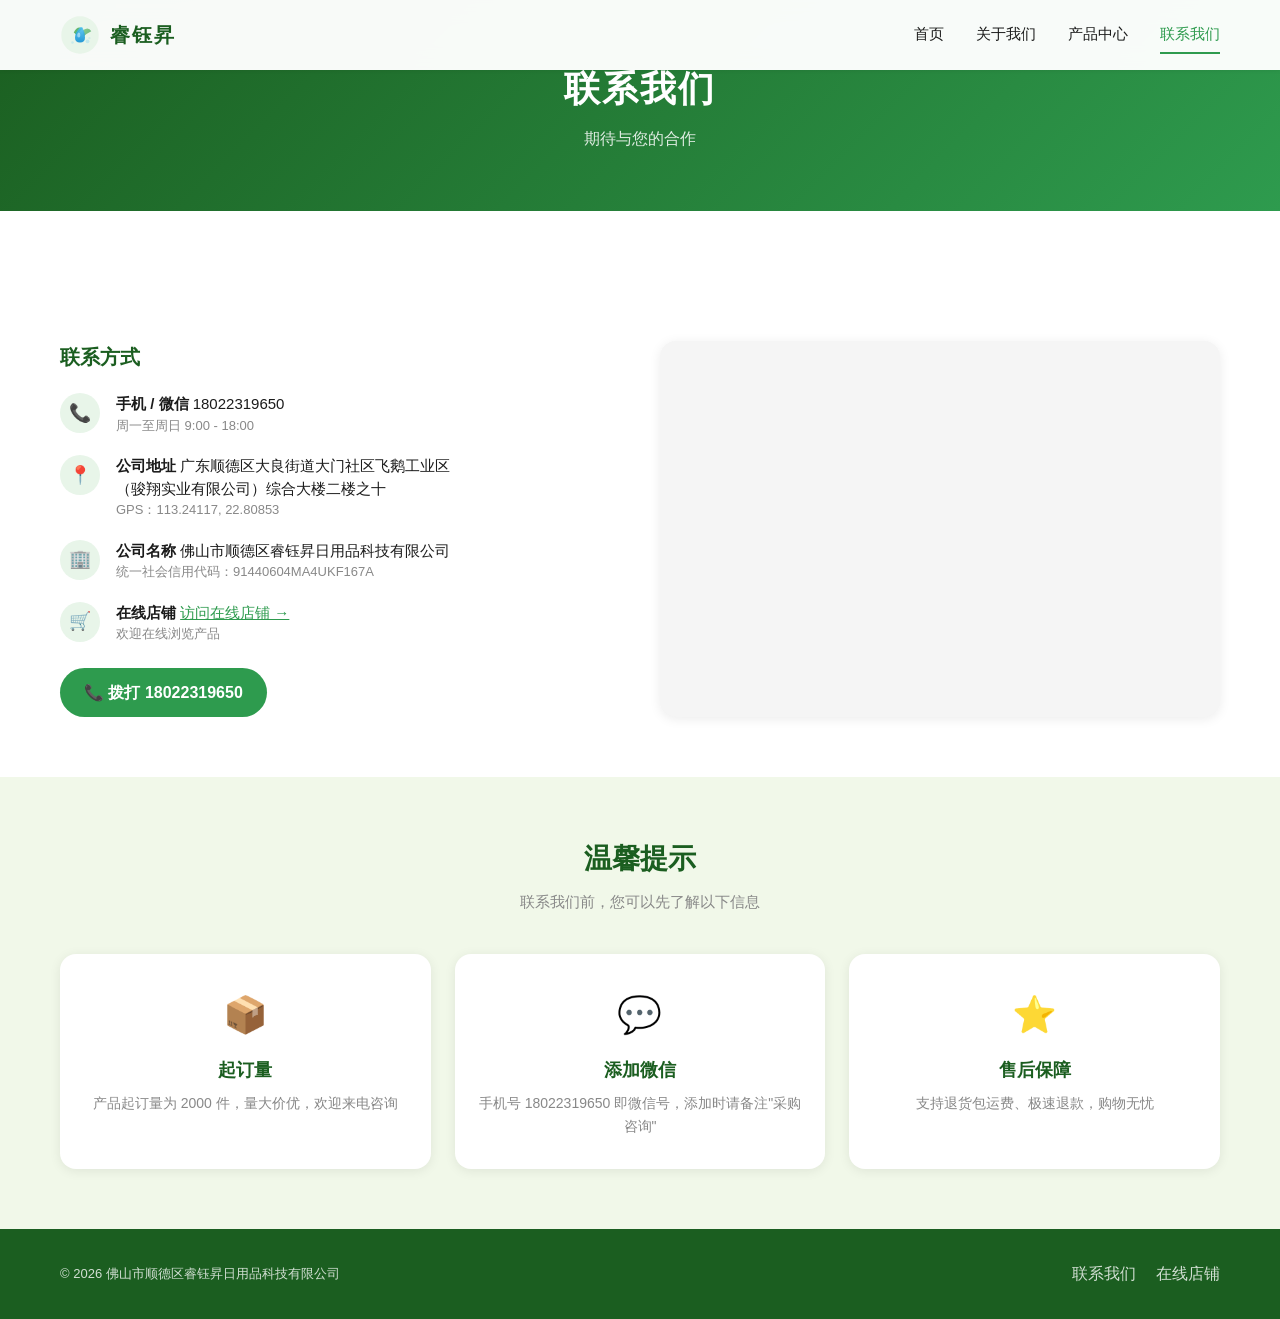
==== contact.html @ abbb0d39 "重构目录结构：website/文件移至项目根目录，添加.gitignore" ====
<!DOCTYPE html>
<html lang="zh-CN">
<head>
  <meta charset="UTF-8">
  <meta name="viewport" content="width=device-width, initial-scale=1.0">
  <title>联系我们 - 睿钰昇 | 佛山市顺德区睿钰昇日用品科技有限公司</title>
  <meta name="description" content="联系睿钰昇日用品科技，电话18022319650，地址广东顺德大良。">
  <link rel="icon" href="images/logo-icon.svg" type="image/svg+xml">
  <link rel="stylesheet" href="css/style.css">
</head>
<body>

  <!-- ===== 导航栏 ===== -->
  <header class="header">
    <div class="container">
      <a href="index.html" class="logo">
        <img src="images/logo-icon.svg" alt="睿钰昇">
        <span class="logo-text">睿钰昇</span>
      </a>
      <button class="nav-toggle" aria-label="菜单">
        <span></span><span></span><span></span>
      </button>
      <nav class="nav">
        <a href="index.html">首页</a>
        <a href="about.html">关于我们</a>
        <a href="products.html">产品中心</a>
        <a href="contact.html">联系我们</a>
      </nav>
    </div>
  </header>

  <!-- ===== 页面横幅 ===== -->
  <section class="page-banner">
    <div class="container">
      <h1>联系我们</h1>
      <p>期待与您的合作</p>
    </div>
  </section>

  <main class="main">
    <section class="page-section">
      <div class="container">
        <div class="contact-grid">
          <div class="contact-info">
            <h3>联系方式</h3>

            <div class="contact-item">
              <div class="ci-icon">📞</div>
              <div class="ci-text">
                <strong>手机 / 微信</strong>
                18022319650
                <small>周一至周日 9:00 - 18:00</small>
              </div>
            </div>

            <div class="contact-item">
              <div class="ci-icon">📍</div>
              <div class="ci-text">
                <strong>公司地址</strong>
                广东顺德区大良街道大门社区飞鹅工业区<br>
                （骏翔实业有限公司）综合大楼二楼之十
                <small>GPS：113.24117, 22.80853</small>
              </div>
            </div>

            <div class="contact-item">
              <div class="ci-icon">🏢</div>
              <div class="ci-text">
                <strong>公司名称</strong>
                佛山市顺德区睿钰昇日用品科技有限公司
                <small>统一社会信用代码：91440604MA4UKF167A</small>
              </div>
            </div>

            <div class="contact-item">
              <div class="ci-icon">🛒</div>
              <div class="ci-text">
                <strong>在线店铺</strong>
                <a href="https://shop20922964w2h44.1688.com/page/index.htm" target="_blank" rel="noopener" style="color:var(--primary-light);text-decoration:underline">
                  访问在线店铺 →
                </a>
                <small>欢迎在线浏览产品</small>
              </div>
            </div>

            <div style="margin-top:24px">
              <a href="tel:18022319650" class="btn-whatsapp">
                📞 拨打 18022319650
              </a>
            </div>
          </div>

          <div class="contact-map">
            <iframe
              src="https://uri.amap.com/marker?position=113.24117,22.80853&name=睿钰昇日用品科技&src=website&coordinate=gaode"
              title="公司位置地图"
              allowfullscreen>
            </iframe>
          </div>
        </div>
      </div>
    </section>

    <!-- ===== 温馨提示 ===== -->
    <section class="page-section section-light">
      <div class="container">
        <div class="page-section-title">
          <h2>温馨提示</h2>
          <p>联系我们前，您可以先了解以下信息</p>
        </div>
        <div class="features" style="margin-top:0">
          <div class="feature-card">
            <div class="icon">📦</div>
            <h3>起订量</h3>
            <p>产品起订量为 2000 件，量大价优，欢迎来电咨询</p>
          </div>
          <div class="feature-card">
            <div class="icon">💬</div>
            <h3>添加微信</h3>
            <p>手机号 18022319650 即微信号，添加时请备注"采购咨询"</p>
          </div>
          <div class="feature-card">
            <div class="icon">⭐</div>
            <h3>售后保障</h3>
            <p>支持退货包运费、极速退款，购物无忧</p>
          </div>
        </div>
      </div>
    </section>
  </main>

  <!-- ===== 页脚 ===== -->
  <footer class="footer">
    <div class="container">
      <div class="copyright">&copy; 2026 佛山市顺德区睿钰昇日用品科技有限公司</div>
      <div class="footer-links">
        <a href="contact.html">联系我们</a>
        <a href="https://shop20922964w2h44.1688.com/page/index.htm" target="_blank" rel="noopener">在线店铺</a>
      </div>
    </div>
  </footer>

  <script src="js/main.js"></script>
</body>
</html>
---- css/style.css ----
/* ===== 睿钰昇品牌官网 - 全局样式 ===== */

:root {
  --primary: #1B5E20;
  --primary-light: #2E9B4E;
  --primary-lighter: #66BB6A;
  --primary-subtle: #E8F5E9;
  --primary-bg: #F1F8E9;
  --accent-blue: #0288D1;
  --accent-blue-light: #4FC3F7;
  --text-dark: #1B1B1B;
  --text-gray: #555;
  --text-light: #888;
  --bg-white: #FFFFFF;
  --bg-gray: #F5F5F5;
  --border: #E0E0E0;
  --shadow: 0 2px 12px rgba(0,0,0,0.08);
  --shadow-lg: 0 4px 24px rgba(0,0,0,0.12);
  --radius: 8px;
  --radius-lg: 16px;
  --nav-height: 70px;
  --max-width: 1200px;
}

* {
  margin: 0;
  padding: 0;
  box-sizing: border-box;
}

html {
  scroll-behavior: smooth;
}

body {
  font-family: 'Microsoft YaHei', 'PingFang SC', 'Noto Sans SC', -apple-system, sans-serif;
  color: var(--text-dark);
  line-height: 1.6;
  background: var(--bg-white);
  -webkit-font-smoothing: antialiased;
}

a {
  text-decoration: none;
  color: inherit;
}

img {
  max-width: 100%;
  height: auto;
  display: block;
}

.container {
  max-width: var(--max-width);
  margin: 0 auto;
  padding: 0 20px;
}

/* ===== 导航栏 ===== */
.header {
  position: fixed;
  top: 0;
  left: 0;
  right: 0;
  z-index: 1000;
  background: rgba(255,255,255,0.97);
  backdrop-filter: blur(10px);
  -webkit-backdrop-filter: blur(10px);
  box-shadow: 0 1px 4px rgba(0,0,0,0.06);
  height: var(--nav-height);
}

.header .container {
  display: flex;
  align-items: center;
  justify-content: space-between;
  height: 100%;
}

.logo {
  display: flex;
  align-items: center;
  gap: 10px;
  flex-shrink: 0;
}

.logo img {
  height: 40px;
  width: auto;
}

.logo-text {
  font-size: 20px;
  font-weight: 700;
  color: var(--primary);
  letter-spacing: 2px;
  white-space: nowrap;
}

.nav-toggle {
  display: none;
  flex-direction: column;
  gap: 5px;
  background: none;
  border: none;
  cursor: pointer;
  padding: 8px;
  z-index: 1001;
}

.nav-toggle span {
  display: block;
  width: 24px;
  height: 2px;
  background: var(--primary);
  border-radius: 2px;
  transition: all 0.3s;
}

.nav-toggle.active span:nth-child(1) {
  transform: rotate(45deg) translate(5px,5px);
}
.nav-toggle.active span:nth-child(2) {
  opacity: 0;
}
.nav-toggle.active span:nth-child(3) {
  transform: rotate(-45deg) translate(5px,-5px);
}

.nav {
  display: flex;
  align-items: center;
  gap: 32px;
}

.nav a {
  font-size: 15px;
  color: var(--text-dark);
  padding: 6px 0;
  border-bottom: 2px solid transparent;
  transition: all 0.3s;
  white-space: nowrap;
}

.nav a:hover,
.nav a.active {
  color: var(--primary-light);
  border-bottom-color: var(--primary-light);
}

/* ===== 页面主体 ===== */
.main {
  padding-top: var(--nav-height);
  min-height: 80vh;
}

/* ===== 页面横幅 ===== */
.page-banner {
  background: linear-gradient(135deg, var(--primary) 0%, var(--primary-light) 100%);
  padding: 60px 0;
  text-align: center;
  color: white;
}

.page-banner h1 {
  font-size: 36px;
  font-weight: 700;
  margin-bottom: 8px;
  letter-spacing: 2px;
}

.page-banner p {
  font-size: 16px;
  opacity: 0.85;
}

.page-section {
  padding: 60px 0;
}

.page-section-title {
  text-align: center;
  margin-bottom: 40px;
}

.page-section-title h2 {
  font-size: 28px;
  color: var(--primary);
  margin-bottom: 8px;
}

.page-section-title p {
  color: var(--text-light);
  font-size: 15px;
}

/* ===== Hero ===== */
.hero {
  background: linear-gradient(135deg, var(--primary) 0%, #0D3B12 50%, var(--primary-light) 100%);
  min-height: 85vh;
  display: flex;
  align-items: center;
  text-align: center;
  color: white;
  position: relative;
  overflow: hidden;
}

.hero::before {
  content: '';
  position: absolute;
  top: -50%;
  left: -50%;
  width: 200%;
  height: 200%;
  background: radial-gradient(circle at 30% 50%, rgba(102,187,106,0.08) 0%, transparent 50%);
}

.hero .container {
  position: relative;
  z-index: 1;
}

.hero-logo {
  margin-bottom: 20px;
}

.hero-logo img {
  height: 64px;
  margin: 0 auto;
}

.hero h1 {
  font-size: 48px;
  font-weight: 700;
  letter-spacing: 6px;
  margin-bottom: 12px;
}

.hero .subtitle {
  font-size: 20px;
  opacity: 0.9;
  margin-bottom: 8px;
  letter-spacing: 3px;
}

.hero .slogan {
  font-size: 18px;
  color: var(--primary-lighter);
  letter-spacing: 4px;
  margin-bottom: 32px;
}

.hero .btn-group {
  display: flex;
  gap: 16px;
  justify-content: center;
  flex-wrap: wrap;
}

.btn {
  display: inline-block;
  padding: 12px 32px;
  border-radius: 50px;
  font-size: 15px;
  font-weight: 600;
  cursor: pointer;
  transition: all 0.3s;
  border: none;
  letter-spacing: 1px;
}

.btn-primary {
  background: white;
  color: var(--primary);
}

.btn-primary:hover {
  background: var(--primary-lighter);
  color: white;
  transform: translateY(-2px);
  box-shadow: 0 4px 16px rgba(255,255,255,0.3);
}

.btn-outline {
  background: transparent;
  color: white;
  border: 2px solid rgba(255,255,255,0.5);
}

.btn-outline:hover {
  border-color: white;
  background: rgba(255,255,255,0.1);
  transform: translateY(-2px);
}

/* ===== 首页特色卡片 ===== */
.features {
  display: grid;
  grid-template-columns: repeat(3, 1fr);
  gap: 24px;
  margin-top: -60px;
  position: relative;
  z-index: 2;
}

.feature-card {
  background: white;
  border-radius: var(--radius-lg);
  padding: 32px 24px;
  text-align: center;
  box-shadow: var(--shadow);
  transition: all 0.3s;
}

.feature-card:hover {
  transform: translateY(-4px);
  box-shadow: var(--shadow-lg);
}

.feature-card .icon {
  font-size: 36px;
  margin-bottom: 12px;
}

.feature-card h3 {
  font-size: 18px;
  color: var(--primary);
  margin-bottom: 8px;
}

.feature-card p {
  font-size: 14px;
  color: var(--text-light);
}

/* ===== 产品卡片网格 ===== */
.product-grid {
  display: grid;
  grid-template-columns: repeat(2, 1fr);
  gap: 30px;
}

.product-card {
  background: white;
  border-radius: var(--radius-lg);
  overflow: hidden;
  box-shadow: var(--shadow);
  transition: all 0.3s;
}

.product-card:hover {
  transform: translateY(-4px);
  box-shadow: var(--shadow-lg);
}

.product-card .img-wrap {
  aspect-ratio: 32 / 25;
  overflow: hidden;
  background: var(--bg-gray);
}

.product-card .img-wrap img {
  width: 100%;
  height: 100%;
  object-fit: cover;
  transition: transform 0.5s;
}

.product-card:hover .img-wrap img {
  transform: scale(1.05);
}

.product-card .info {
  padding: 20px;
}

.product-card .info h3 {
  font-size: 16px;
  color: var(--text-dark);
  margin-bottom: 6px;
  display: -webkit-box;
  -webkit-line-clamp: 2;
  -webkit-box-orient: vertical;
  overflow: hidden;
}

.product-card .info .spec {
  font-size: 13px;
  color: var(--text-light);
  margin-bottom: 10px;
}

.product-card .info .price {
  font-size: 20px;
  font-weight: 700;
  color: var(--primary-light);
  margin-bottom: 4px;
}

.product-card .info .price small {
  font-size: 13px;
  font-weight: 400;
  color: var(--text-light);
}

.product-card .info .sold {
  font-size: 13px;
  color: var(--text-light);
}

/* ===== 首页产品区 ===== */
.section-light {
  background: var(--primary-bg);
}

.section-white {
  background: white;
}

/* ===== 数据统计 ===== */
.stats {
  display: grid;
  grid-template-columns: repeat(4, 1fr);
  gap: 20px;
  text-align: center;
}

.stat-item .num {
  font-size: 36px;
  font-weight: 700;
  color: var(--primary-light);
}

.stat-item .label {
  font-size: 14px;
  color: var(--text-light);
  margin-top: 4px;
}

/* ===== 关于页面 ===== */
.about-content {
  display: grid;
  grid-template-columns: 1fr 1fr;
  gap: 40px;
  align-items: start;
}

.about-text h2 {
  font-size: 24px;
  color: var(--primary);
  margin-bottom: 16px;
}

.about-text p {
  color: var(--text-gray);
  margin-bottom: 12px;
  line-height: 1.8;
}

.about-text .highlight {
  background: var(--primary-subtle);
  padding: 20px;
  border-radius: var(--radius);
  margin-top: 16px;
}

.about-text .highlight h4 {
  color: var(--primary);
  margin-bottom: 8px;
}

.about-text .highlight ul {
  list-style: none;
  padding: 0;
}

.about-text .highlight li {
  padding: 4px 0;
  color: var(--text-gray);
  font-size: 14px;
}

.about-text .highlight li::before {
  content: '✓ ';
  color: var(--primary-light);
  font-weight: 700;
}

.about-image img {
  width: 100%;
  border-radius: var(--radius-lg);
  box-shadow: var(--shadow);
}

/* ===== 评分展示 ===== */
.scores-grid {
  display: grid;
  grid-template-columns: repeat(2, 1fr);
  gap: 16px;
  margin-top: 20px;
}

.score-item {
  background: var(--primary-subtle);
  padding: 16px;
  border-radius: var(--radius);
  text-align: center;
}

.score-item .score-name {
  font-size: 13px;
  color: var(--text-gray);
  margin-bottom: 4px;
}

.score-item .score-value {
  font-size: 24px;
  font-weight: 700;
  color: var(--primary-light);
}

.stars {
  color: #FFB300;
  font-size: 18px;
  letter-spacing: 2px;
}

/* ===== 产品详情 ===== */
.product-detail {
  display: grid;
  grid-template-columns: 1fr 1fr;
  gap: 40px;
  margin-bottom: 60px;
  padding: 30px;
  background: white;
  border-radius: var(--radius-lg);
  box-shadow: var(--shadow);
}

.product-detail:last-child {
  margin-bottom: 0;
}

.product-gallery {
  display: flex;
  flex-direction: column;
  gap: 12px;
}

.product-gallery .main-img {
  width: 100%;
  aspect-ratio: 32 / 25;
  object-fit: cover;
  border-radius: var(--radius);
  background: var(--bg-gray);
}

.product-gallery .thumb-list {
  display: grid;
  grid-template-columns: repeat(5, 1fr);
  gap: 8px;
}

.product-gallery .thumb-list img {
  aspect-ratio: 1;
  object-fit: cover;
  border-radius: 4px;
  cursor: pointer;
  border: 2px solid transparent;
  transition: all 0.3s;
}

.product-gallery .thumb-list img:hover,
.product-gallery .thumb-list img.active {
  border-color: var(--primary-light);
}

.product-info-detail h2 {
  font-size: 22px;
  color: var(--text-dark);
  margin-bottom: 8px;
}

.product-info-detail .meta {
  color: var(--text-light);
  font-size: 14px;
  margin-bottom: 16px;
}

.price-table {
  width: 100%;
  border-collapse: collapse;
  margin: 16px 0;
  border-radius: var(--radius);
  overflow: hidden;
}

.price-table th {
  background: var(--primary);
  color: white;
  padding: 10px 16px;
  font-size: 14px;
  text-align: center;
}

.price-table td {
  padding: 10px 16px;
  text-align: center;
  font-size: 14px;
  border-bottom: 1px solid var(--border);
}

.price-table tr:nth-child(even) td {
  background: var(--primary-bg);
}

.price-table .price-num {
  font-weight: 700;
  color: var(--primary-light);
  font-size: 18px;
}

.product-params {
  list-style: none;
  display: grid;
  grid-template-columns: 1fr 1fr;
  gap: 8px;
  margin: 16px 0;
}

.product-params li {
  font-size: 14px;
  color: var(--text-gray);
  padding: 6px 0;
  border-bottom: 1px dashed var(--border);
}

.product-params li strong {
  color: var(--text-dark);
}

/* ===== 联系方式 ===== */
.contact-grid {
  display: grid;
  grid-template-columns: 1fr 1fr;
  gap: 40px;
}

.contact-info h3 {
  font-size: 20px;
  color: var(--primary);
  margin-bottom: 20px;
}

.contact-item {
  display: flex;
  gap: 16px;
  margin-bottom: 20px;
  align-items: flex-start;
}

.contact-item .ci-icon {
  width: 40px;
  height: 40px;
  background: var(--primary-subtle);
  border-radius: 50%;
  display: flex;
  align-items: center;
  justify-content: center;
  font-size: 18px;
  flex-shrink: 0;
}

.contact-item .ci-text {
  font-size: 15px;
  color: var(--text-dark);
  line-height: 1.5;
}

.contact-item .ci-text small {
  display: block;
  font-size: 13px;
  color: var(--text-light);
}

.contact-map {
  border-radius: var(--radius-lg);
  overflow: hidden;
  box-shadow: var(--shadow);
  min-height: 350px;
  background: var(--bg-gray);
}

.contact-map iframe {
  width: 100%;
  height: 100%;
  min-height: 350px;
  border: none;
}

.btn-whatsapp {
  display: inline-flex;
  align-items: center;
  gap: 8px;
  background: var(--primary-light);
  color: white;
  padding: 12px 24px;
  border-radius: 50px;
  font-size: 16px;
  font-weight: 600;
  cursor: pointer;
  border: none;
  transition: all 0.3s;
}

.btn-whatsapp:hover {
  background: var(--primary);
  transform: translateY(-2px);
  box-shadow: 0 4px 16px rgba(46,155,78,0.3);
}

/* ===== 页脚 ===== */
.footer {
  background: var(--primary);
  color: rgba(255,255,255,0.8);
  padding: 32px 0;
  margin-top: 0;
}

.footer .container {
  display: flex;
  justify-content: space-between;
  align-items: center;
  flex-wrap: wrap;
  gap: 16px;
}

.footer a {
  color: rgba(255,255,255,0.8);
}

.footer a:hover {
  color: white;
}

.footer-links {
  display: flex;
  gap: 20px;
}

.footer .copyright {
  font-size: 13px;
}

/* ===== 响应式 ===== */

/* 平板 */
@media (max-width: 1024px) {
  .hero h1 { font-size: 36px; }
  .features { grid-template-columns: repeat(3, 1fr); gap: 16px; }
}

/* 手机 */
@media (max-width: 768px) {
  :root { --nav-height: 60px; }

  .nav-toggle { display: flex; }
  .nav {
    display: none;
    position: fixed;
    top: 0;
    left: 0;
    right: 0;
    bottom: 0;
    background: rgba(255,255,255,0.98);
    flex-direction: column;
    justify-content: center;
    gap: 24px;
    z-index: 999;
  }
  .nav.open { display: flex; }
  .nav a { font-size: 18px; }

  .hero { min-height: 70vh; }
  .hero h1 { font-size: 28px; letter-spacing: 4px; }
  .hero .subtitle { font-size: 16px; }
  .hero .slogan { font-size: 14px; }

  .features { grid-template-columns: 1fr; margin-top: -40px; }
  .feature-card { padding: 24px 16px; }

  .product-grid { grid-template-columns: 1fr; }

  .stats { grid-template-columns: repeat(2, 1fr); gap: 16px; }
  .stat-item .num { font-size: 28px; }

  .about-content { grid-template-columns: 1fr; }
  .about-image { order: -1; }

  .product-detail { grid-template-columns: 1fr; padding: 16px; }
  .product-params { grid-template-columns: 1fr; }

  .contact-grid { grid-template-columns: 1fr; }

  .page-banner { padding: 40px 0; }
  .page-banner h1 { font-size: 24px; }
  .page-section { padding: 40px 0; }
  .page-section-title h2 { font-size: 22px; }

  .footer .container { flex-direction: column; text-align: center; }

  .btn { padding: 10px 24px; font-size: 14px; }

  .product-gallery .thumb-list { grid-template-columns: repeat(5, 1fr); }

  .logo-text { font-size: 16px; letter-spacing: 1px; }
  .logo img { height: 32px; }

  .contact-map { min-height: 250px; }
  .contact-map iframe { min-height: 250px; }
}

/* 小屏手机 */
@media (max-width: 480px) {
  .hero h1 { font-size: 22px; letter-spacing: 2px; }
  .hero .subtitle { font-size: 14px; }
  .hero .slogan { font-size: 12px; letter-spacing: 2px; }
  .stats { grid-template-columns: repeat(2, 1fr); }
}
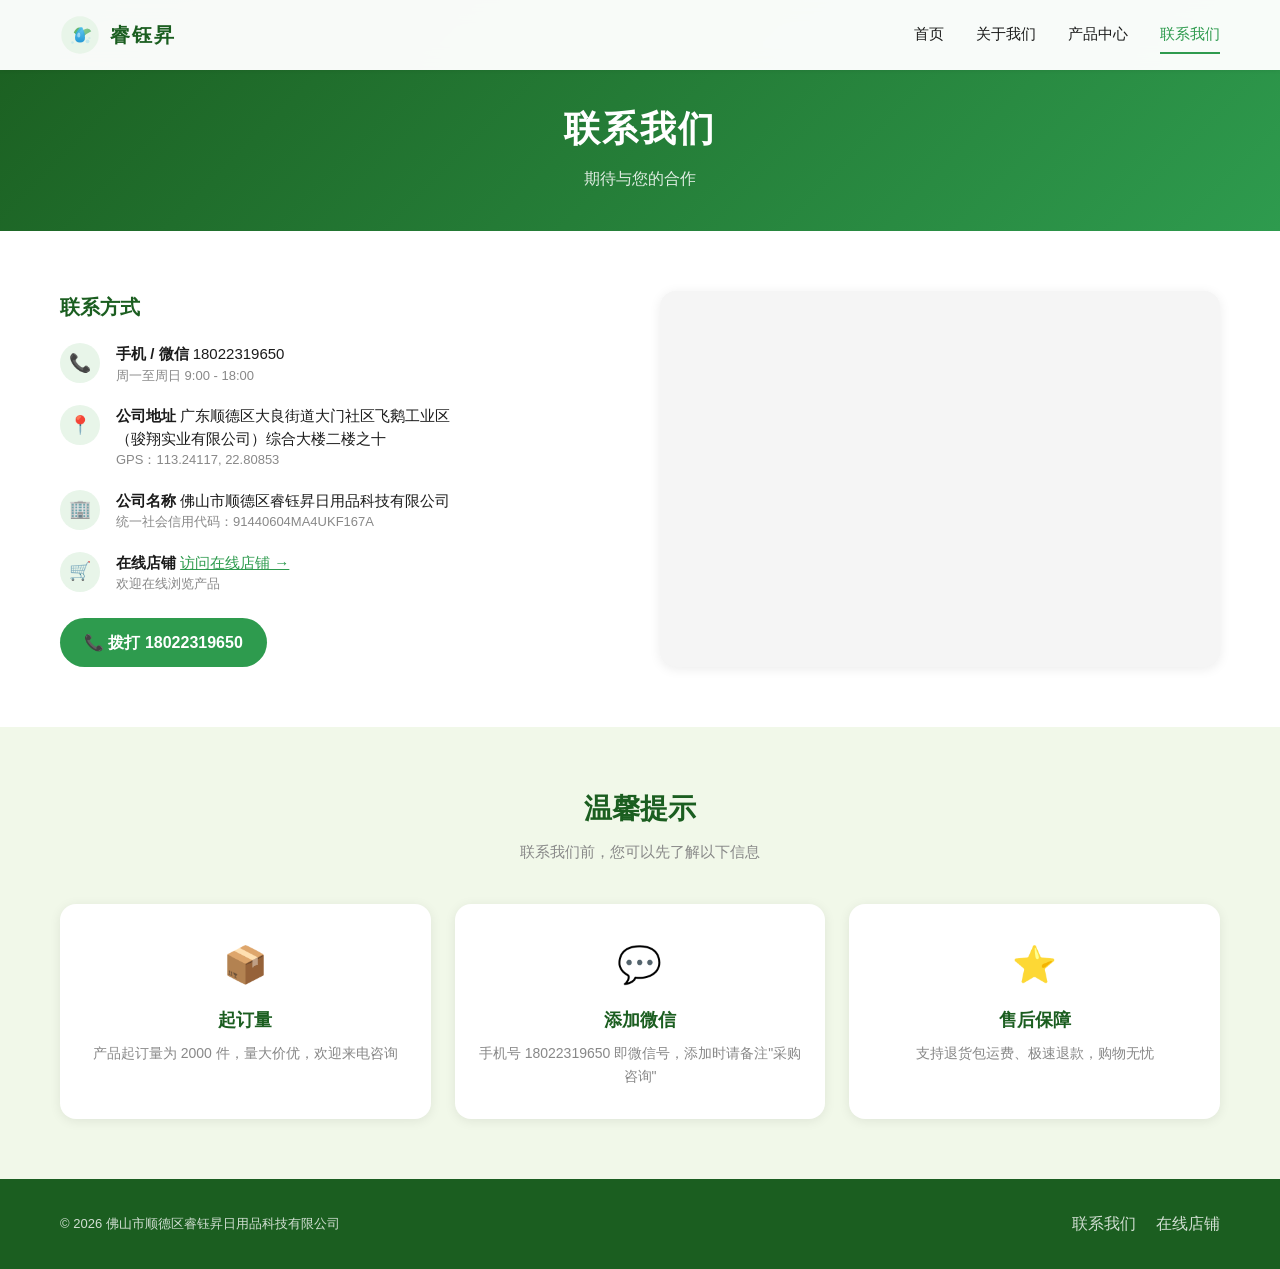
==== commit dfe74208: "修复页面横幅被固定导航栏遮挡及横幅与内容间的白色间隙" ====
--- a/contact.html
+++ b/contact.html
@@ -37,7 +37,7 @@
     </div>
   </section>
 
-  <main class="main">
+  <main class="main no-gap">
     <section class="page-section">
       <div class="container">
         <div class="contact-grid">
--- a/css/style.css
+++ b/css/style.css
@@ -155,10 +155,14 @@
   min-height: 80vh;
 }
 
+.main.no-gap {
+  padding-top: 0;
+}
+
 /* ===== 页面横幅 ===== */
 .page-banner {
   background: linear-gradient(135deg, var(--primary) 0%, var(--primary-light) 100%);
-  padding: 60px 0;
+  padding: calc(var(--nav-height) + 30px) 0 40px 0;
   text-align: center;
   color: white;
 }
@@ -589,10 +593,24 @@
   margin-bottom: 16px;
 }
 
+.price-table-wrapper {
+  overflow-x: auto;
+  -webkit-overflow-scrolling: touch;
+  margin: 16px 0;
+}
+
+.price-table-wrapper::-webkit-scrollbar {
+  height: 4px;
+}
+
+.price-table-wrapper::-webkit-scrollbar-thumb {
+  background: var(--border);
+  border-radius: 2px;
+}
+
 .price-table {
   width: 100%;
   border-collapse: collapse;
-  margin: 16px 0;
   border-radius: var(--radius);
   overflow: hidden;
 }
@@ -762,9 +780,11 @@
   .features { grid-template-columns: repeat(3, 1fr); gap: 16px; }
 }
 
-/* 手机 */
+/* 手机 - 大屏 */
 @media (max-width: 768px) {
-  :root { --nav-height: 60px; }
+  :root { --nav-height: 56px; }
+
+  .container { padding: 0 16px; }
 
   .nav-toggle { display: flex; }
   .nav {
@@ -777,55 +797,128 @@
     background: rgba(255,255,255,0.98);
     flex-direction: column;
     justify-content: center;
-    gap: 24px;
+    align-items: center;
+    gap: 28px;
     z-index: 999;
   }
   .nav.open { display: flex; }
-  .nav a { font-size: 18px; }
-
-  .hero { min-height: 70vh; }
-  .hero h1 { font-size: 28px; letter-spacing: 4px; }
-  .hero .subtitle { font-size: 16px; }
-  .hero .slogan { font-size: 14px; }
-
-  .features { grid-template-columns: 1fr; margin-top: -40px; }
-  .feature-card { padding: 24px 16px; }
-
-  .product-grid { grid-template-columns: 1fr; }
+  .nav a { font-size: 18px; padding: 8px 0; }
+
+  .hero {
+    min-height: 60vh;
+    padding: 20px 0;
+  }
+  .hero-logo { margin-bottom: 12px; }
+  .hero-logo img { height: 48px; }
+  .hero h1 { font-size: 26px; letter-spacing: 3px; margin-bottom: 8px; }
+  .hero .subtitle { font-size: 15px; letter-spacing: 2px; }
+  .hero .slogan { font-size: 13px; letter-spacing: 3px; margin-bottom: 24px; }
+
+  .features {
+    grid-template-columns: 1fr;
+    margin-top: -30px;
+    gap: 16px;
+  }
+  .feature-card { padding: 20px 16px; }
+
+  .product-grid { grid-template-columns: 1fr; gap: 20px; }
+  .product-card .info { padding: 16px; }
+  .product-card .info h3 { font-size: 15px; }
+  .product-card .info .price { font-size: 18px; }
 
   .stats { grid-template-columns: repeat(2, 1fr); gap: 16px; }
-  .stat-item .num { font-size: 28px; }
-
-  .about-content { grid-template-columns: 1fr; }
+  .stat-item { padding: 8px 0; }
+  .stat-item .num { font-size: 26px; }
+  .stat-item .label { font-size: 13px; }
+
+  .about-content { grid-template-columns: 1fr; gap: 24px; }
   .about-image { order: -1; }
-
-  .product-detail { grid-template-columns: 1fr; padding: 16px; }
+  .about-text h2 { font-size: 20px; }
+
+  .scores-grid { gap: 12px; }
+  .score-item { padding: 12px; }
+  .score-item .score-value { font-size: 20px; }
+
+  .product-detail { grid-template-columns: 1fr; padding: 16px; gap: 20px; }
+  .product-info-detail h2 { font-size: 18px; }
   .product-params { grid-template-columns: 1fr; }
 
-  .contact-grid { grid-template-columns: 1fr; }
-
-  .page-banner { padding: 40px 0; }
-  .page-banner h1 { font-size: 24px; }
-  .page-section { padding: 40px 0; }
-  .page-section-title h2 { font-size: 22px; }
-
-  .footer .container { flex-direction: column; text-align: center; }
+  .price-table-wrapper { overflow-x: auto; -webkit-overflow-scrolling: touch; margin: 12px -8px 16px; padding: 0 8px; }
+  .price-table { min-width: 300px; }
+  .price-table th,
+  .price-table td { padding: 8px 12px; font-size: 13px; }
+
+  .contact-grid { grid-template-columns: 1fr; gap: 24px; }
+
+  .page-banner { padding: calc(var(--nav-height) + 20px) 0 24px 0; }
+  .page-banner h1 { font-size: 22px; }
+  .page-banner p { font-size: 14px; }
+  .page-section { padding: 32px 0; }
+  .page-section-title { margin-bottom: 24px; }
+  .page-section-title h2 { font-size: 20px; }
+  .page-section-title p { font-size: 14px; }
+
+  .footer .container { flex-direction: column; text-align: center; gap: 12px; }
+  .footer .copyright { font-size: 12px; }
+  .footer-links { gap: 16px; }
 
   .btn { padding: 10px 24px; font-size: 14px; }
 
-  .product-gallery .thumb-list { grid-template-columns: repeat(5, 1fr); }
+  .product-gallery .thumb-list { grid-template-columns: repeat(5, 1fr); gap: 6px; }
 
   .logo-text { font-size: 16px; letter-spacing: 1px; }
-  .logo img { height: 32px; }
-
-  .contact-map { min-height: 250px; }
-  .contact-map iframe { min-height: 250px; }
-}
-
-/* 小屏手机 */
+  .logo img { height: 30px; }
+
+  .contact-map { min-height: 220px; }
+  .contact-map iframe { min-height: 220px; }
+
+  .btn-whatsapp { padding: 12px 20px; font-size: 15px; width: 100%; justify-content: center; }
+}
+
+/* 手机 - 小屏 */
 @media (max-width: 480px) {
+  :root { --nav-height: 52px; }
+
+  .container { padding: 0 12px; }
+
+  .hero { min-height: 56vh; }
   .hero h1 { font-size: 22px; letter-spacing: 2px; }
   .hero .subtitle { font-size: 14px; }
   .hero .slogan { font-size: 12px; letter-spacing: 2px; }
-  .stats { grid-template-columns: repeat(2, 1fr); }
-}
+  .hero-logo img { height: 40px; }
+  .hero .btn-group { flex-direction: column; align-items: center; gap: 12px; }
+
+  .stats { gap: 8px; }
+  .stat-item .num { font-size: 22px; }
+
+  .page-banner h1 { font-size: 20px; }
+  .page-banner { padding: calc(var(--nav-height) + 16px) 0 20px 0; }
+  .page-section { padding: 28px 0; }
+
+  .feature-card { padding: 16px 12px; }
+  .feature-card .icon { font-size: 28px; }
+  .feature-card h3 { font-size: 16px; }
+
+  .product-card .info { padding: 12px; }
+  .product-card .info h3 { font-size: 14px; }
+  .product-card .info .spec { font-size: 12px; }
+
+  .scores-grid { grid-template-columns: repeat(2, 1fr); gap: 8px; }
+
+  .btn { padding: 8px 20px; font-size: 13px; }
+
+  .logo-text { font-size: 15px; }
+  .logo img { height: 26px; }
+}
+
+/* 手机 - 超小屏 */
+@media (max-width: 360px) {
+  .hero h1 { font-size: 20px; }
+  .hero .subtitle { font-size: 13px; }
+  .hero-logo img { height: 36px; }
+
+  .stat-item .num { font-size: 20px; }
+  .stat-item .label { font-size: 12px; }
+
+  .page-section-title h2 { font-size: 18px; }
+}
